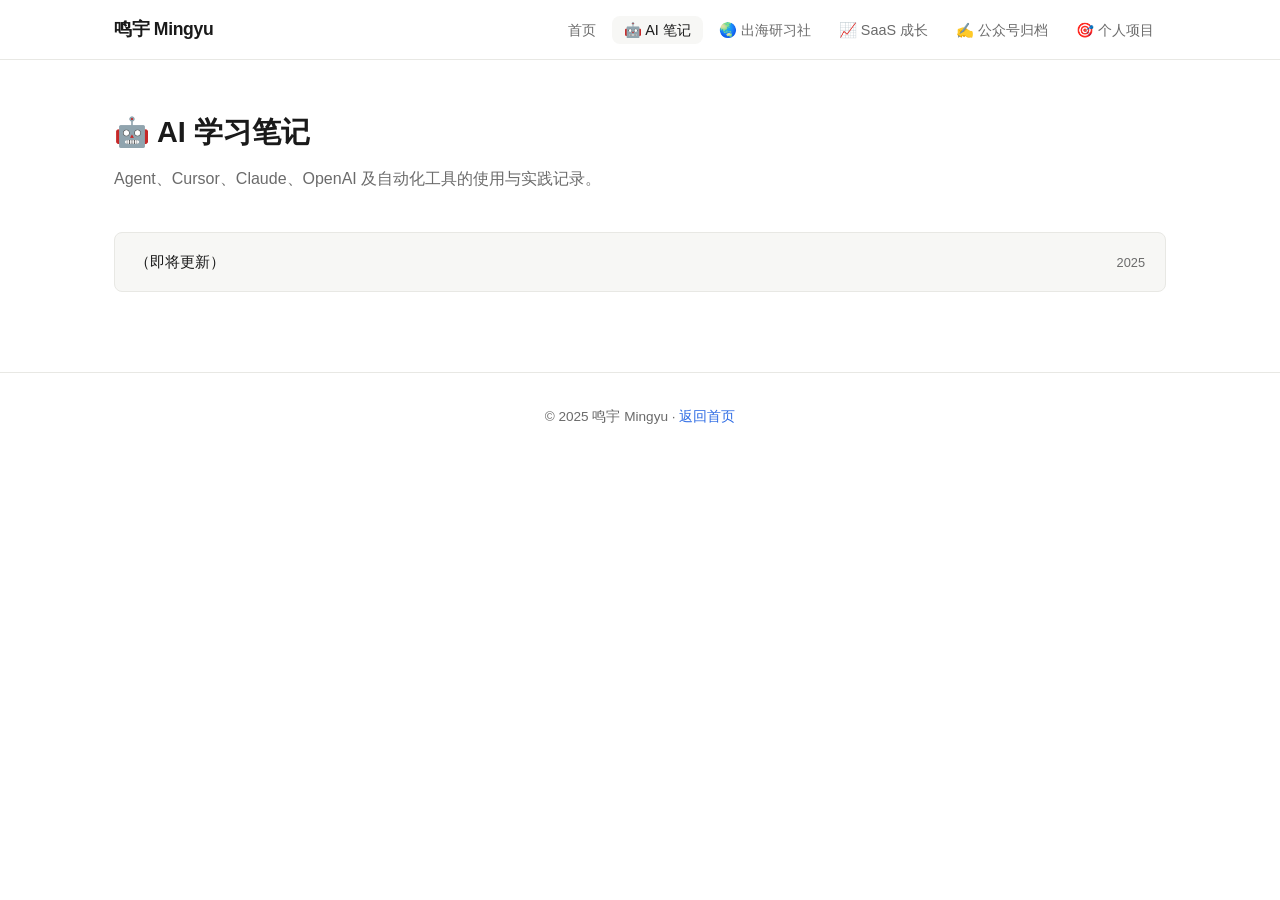
==== ai-notes/index.html @ 8edb331d "初始化个人网站结构 包含首页、五大板块、全局 CSS 变量系统和导航组件。  Co-Authored-By: Claude Sonnet 4.6 <noreply@anthropic.com>" ====
<!DOCTYPE html>
<html lang="zh-CN">
<head>
  <meta charset="UTF-8" />
  <meta name="viewport" content="width=device-width, initial-scale=1.0" />
  <title>AI 学习笔记 — 鸣宇</title>
  <meta name="description" content="关于 Agent、Cursor、Claude、OpenAI 及自动化工具的使用与实践笔记。" />
  <link rel="stylesheet" href="/assets/style.css" />
</head>
<body>
  <div id="site-nav"></div>
  <div class="page-wrapper">
    <h1 style="font-size:1.8rem;font-weight:700;margin-bottom:8px;">🤖 AI 学习笔记</h1>
    <p style="color:var(--color-muted);margin-bottom:40px;">Agent、Cursor、Claude、OpenAI 及自动化工具的使用与实践记录。</p>
    <ul class="post-list">
      <!-- 示例条目，后续替换为真实文章 -->
      <li><a href="#"><span class="post-title">（即将更新）</span><span class="post-date">2025</span></a></li>
    </ul>
  </div>
  <footer><p>© 2025 鸣宇 Mingyu · <a href="/index.html">返回首页</a></p></footer>
  <script src="/assets/nav.js"></script>
</body>
</html>
---- assets/style.css ----
/* =============================
   CSS 变量 & 全局重置
   ============================= */
:root {
  --color-bg:        #ffffff;
  --color-surface:   #f7f7f5;
  --color-border:    #e8e8e4;
  --color-text:      #1a1a1a;
  --color-muted:     #6b6b6b;
  --color-accent:    #2d6be4;
  --color-accent-h:  #1a54cc;

  --font-sans: "Inter", "PingFang SC", "Helvetica Neue", Arial, sans-serif;
  --font-mono: "JetBrains Mono", "Fira Code", monospace;

  --radius:    8px;
  --radius-lg: 16px;
  --shadow:    0 1px 4px rgba(0,0,0,.06), 0 4px 16px rgba(0,0,0,.06);
  --shadow-lg: 0 8px 32px rgba(0,0,0,.10);

  --nav-height: 60px;
  --max-width:  1100px;
  --gap:        24px;
}

*, *::before, *::after { box-sizing: border-box; margin: 0; padding: 0; }

html { scroll-behavior: smooth; }

body {
  font-family: var(--font-sans);
  background: var(--color-bg);
  color: var(--color-text);
  line-height: 1.7;
  -webkit-font-smoothing: antialiased;
}

a { color: var(--color-accent); text-decoration: none; }
a:hover { color: var(--color-accent-h); }

img { max-width: 100%; display: block; }

/* =============================
   导航栏（由 nav.js 注入）
   ============================= */
#site-nav {
  position: sticky;
  top: 0;
  z-index: 100;
  height: var(--nav-height);
  background: rgba(255,255,255,.90);
  backdrop-filter: blur(12px);
  border-bottom: 1px solid var(--color-border);
}

.nav-inner {
  max-width: var(--max-width);
  margin: 0 auto;
  padding: 0 var(--gap);
  height: 100%;
  display: flex;
  align-items: center;
  justify-content: space-between;
}

.nav-logo {
  font-weight: 700;
  font-size: 1.1rem;
  color: var(--color-text);
  letter-spacing: -.02em;
}
.nav-logo:hover { color: var(--color-accent); }

.nav-links {
  display: flex;
  gap: 4px;
  list-style: none;
}

.nav-links a {
  padding: 6px 12px;
  border-radius: var(--radius);
  font-size: .9rem;
  color: var(--color-muted);
  transition: background .15s, color .15s;
}
.nav-links a:hover,
.nav-links a.active {
  background: var(--color-surface);
  color: var(--color-text);
}

/* 汉堡菜单（移动端） */
.nav-toggle {
  display: none;
  background: none;
  border: none;
  cursor: pointer;
  padding: 8px;
  color: var(--color-text);
}

/* =============================
   页面主体容器
   ============================= */
.page-wrapper {
  max-width: var(--max-width);
  margin: 0 auto;
  padding: 48px var(--gap) 80px;
}

/* =============================
   Hero 区块
   ============================= */
.hero {
  text-align: center;
  padding: 80px 0 64px;
}
.hero-avatar {
  width: 80px;
  height: 80px;
  border-radius: 50%;
  object-fit: cover;
  margin: 0 auto 20px;
  border: 3px solid var(--color-border);
}
.hero h1 {
  font-size: clamp(2rem, 5vw, 3rem);
  font-weight: 700;
  letter-spacing: -.03em;
  line-height: 1.2;
}
.hero p {
  margin-top: 14px;
  font-size: 1.1rem;
  color: var(--color-muted);
  max-width: 520px;
  margin-left: auto;
  margin-right: auto;
}

/* =============================
   板块卡片网格
   ============================= */
.section-grid {
  display: grid;
  grid-template-columns: repeat(auto-fill, minmax(300px, 1fr));
  gap: var(--gap);
  margin-top: 48px;
}

.section-card {
  background: var(--color-surface);
  border: 1px solid var(--color-border);
  border-radius: var(--radius-lg);
  padding: 28px;
  transition: box-shadow .2s, transform .2s;
  cursor: pointer;
  display: block;
  color: var(--color-text);
}
.section-card:hover {
  box-shadow: var(--shadow-lg);
  transform: translateY(-3px);
  color: var(--color-text);
}

.section-card .icon {
  font-size: 2rem;
  margin-bottom: 12px;
}
.section-card h2 {
  font-size: 1.15rem;
  font-weight: 600;
  margin-bottom: 8px;
}
.section-card p {
  font-size: .9rem;
  color: var(--color-muted);
  line-height: 1.6;
}

/* =============================
   文章列表
   ============================= */
.post-list {
  list-style: none;
  display: flex;
  flex-direction: column;
  gap: 12px;
}
.post-list li a {
  display: flex;
  justify-content: space-between;
  align-items: baseline;
  padding: 16px 20px;
  background: var(--color-surface);
  border: 1px solid var(--color-border);
  border-radius: var(--radius);
  color: var(--color-text);
  transition: box-shadow .15s;
}
.post-list li a:hover { box-shadow: var(--shadow); }
.post-list .post-title { font-size: .95rem; }
.post-list .post-date  { font-size: .8rem; color: var(--color-muted); white-space: nowrap; margin-left: 16px; }

/* =============================
   页脚
   ============================= */
footer {
  text-align: center;
  padding: 32px var(--gap);
  font-size: .85rem;
  color: var(--color-muted);
  border-top: 1px solid var(--color-border);
}

/* =============================
   响应式
   ============================= */
@media (max-width: 640px) {
  .nav-links { display: none; flex-direction: column; position: absolute; top: var(--nav-height); left: 0; right: 0; background: var(--color-bg); border-bottom: 1px solid var(--color-border); padding: 12px; }
  .nav-links.open { display: flex; }
  .nav-toggle { display: block; }
  .hero { padding: 48px 0 40px; }
  .section-grid { grid-template-columns: 1fr; }
}
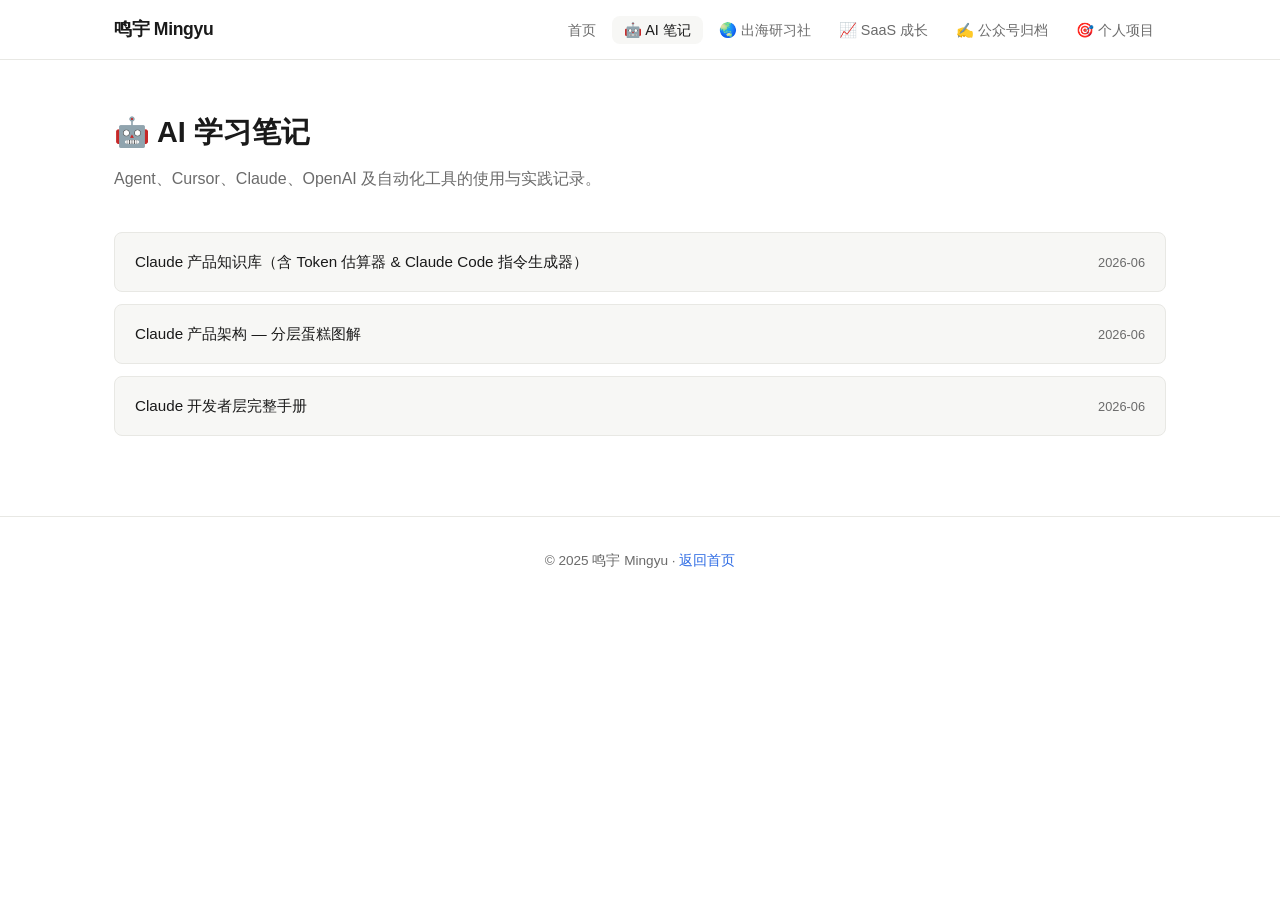
==== commit 924466e1: "feat: 添加首批真实内容文章（6篇）并自动归类到对应板块 AI笔记：Claude产品知识库整站、产品架构图解、开发者手册 出海研习社：Adjust数据差异排查总表、Adjust ODDL深度链接方" ====
--- a/ai-notes/index.html
+++ b/ai-notes/index.html
@@ -13,8 +13,9 @@
     <h1 style="font-size:1.8rem;font-weight:700;margin-bottom:8px;">🤖 AI 学习笔记</h1>
     <p style="color:var(--color-muted);margin-bottom:40px;">Agent、Cursor、Claude、OpenAI 及自动化工具的使用与实践记录。</p>
     <ul class="post-list">
-      <!-- 示例条目，后续替换为真实文章 -->
-      <li><a href="#"><span class="post-title">（即将更新）</span><span class="post-date">2025</span></a></li>
+      <li><a href="/ai-notes/claude-kb/index.html"><span class="post-title">Claude 产品知识库（含 Token 估算器 & Claude Code 指令生成器）</span><span class="post-date">2026-06</span></a></li>
+      <li><a href="/ai-notes/claude-arch.html"><span class="post-title">Claude 产品架构 — 分层蛋糕图解</span><span class="post-date">2026-06</span></a></li>
+      <li><a href="/ai-notes/claude-dev-handbook.html"><span class="post-title">Claude 开发者层完整手册</span><span class="post-date">2026-06</span></a></li>
     </ul>
   </div>
   <footer><p>© 2025 鸣宇 Mingyu · <a href="/index.html">返回首页</a></p></footer>
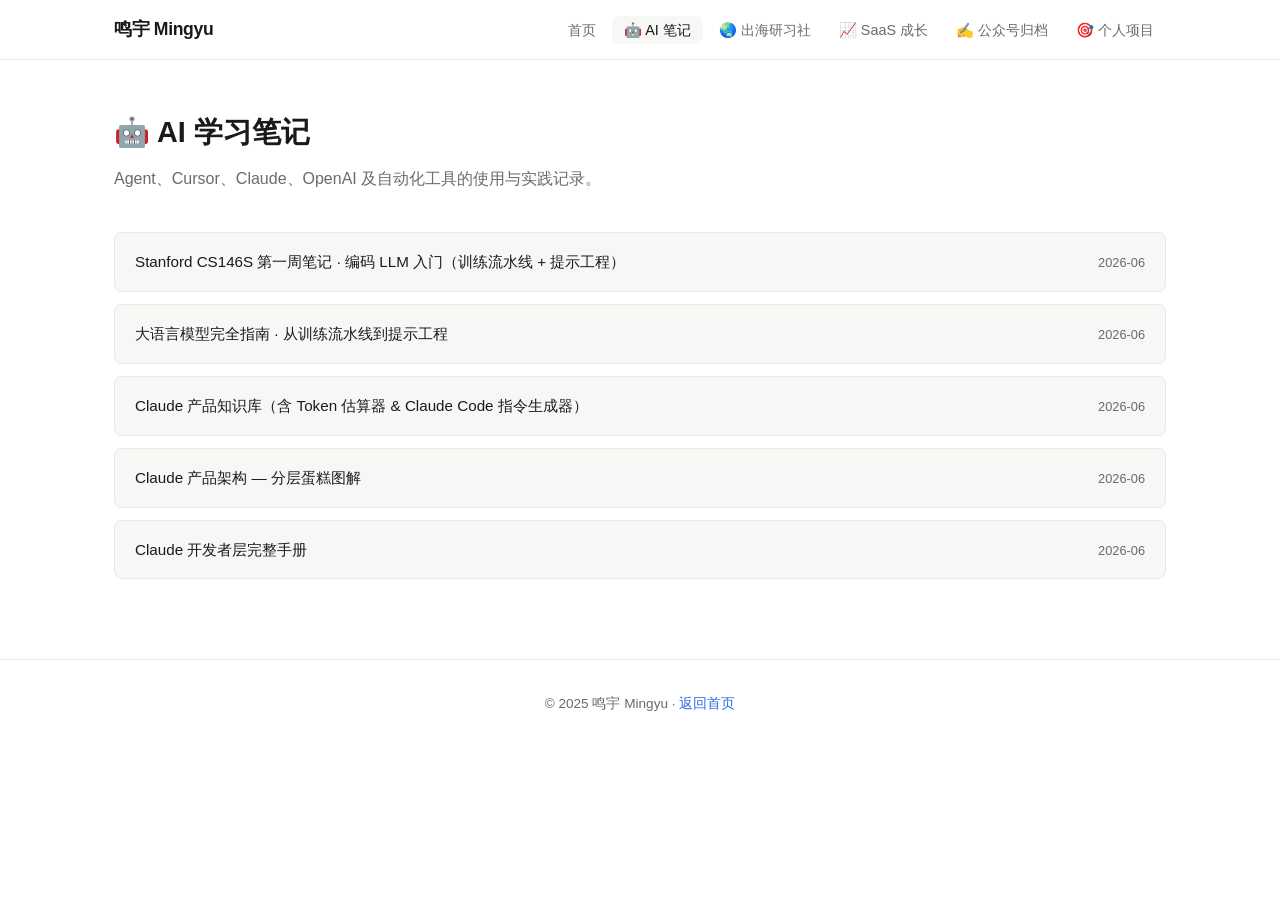
==== commit b4dd1f2d: "feat: 上线两篇 LLM 学习笔记到 /ai-notes/（CS146S 第一周 + 大模型完全指南） Co-Authored-By: Claude Opus 4.8 <noreply@anthr" ====
--- a/ai-notes/index.html
+++ b/ai-notes/index.html
@@ -13,6 +13,8 @@
     <h1 style="font-size:1.8rem;font-weight:700;margin-bottom:8px;">🤖 AI 学习笔记</h1>
     <p style="color:var(--color-muted);margin-bottom:40px;">Agent、Cursor、Claude、OpenAI 及自动化工具的使用与实践记录。</p>
     <ul class="post-list">
+      <li><a href="/ai-notes/cs146s-week1.html"><span class="post-title">Stanford CS146S 第一周笔记 · 编码 LLM 入门（训练流水线 + 提示工程）</span><span class="post-date">2026-06</span></a></li>
+      <li><a href="/ai-notes/llm-guide.html"><span class="post-title">大语言模型完全指南 · 从训练流水线到提示工程</span><span class="post-date">2026-06</span></a></li>
       <li><a href="/ai-notes/claude-kb/index.html"><span class="post-title">Claude 产品知识库（含 Token 估算器 & Claude Code 指令生成器）</span><span class="post-date">2026-06</span></a></li>
       <li><a href="/ai-notes/claude-arch.html"><span class="post-title">Claude 产品架构 — 分层蛋糕图解</span><span class="post-date">2026-06</span></a></li>
       <li><a href="/ai-notes/claude-dev-handbook.html"><span class="post-title">Claude 开发者层完整手册</span><span class="post-date">2026-06</span></a></li>
